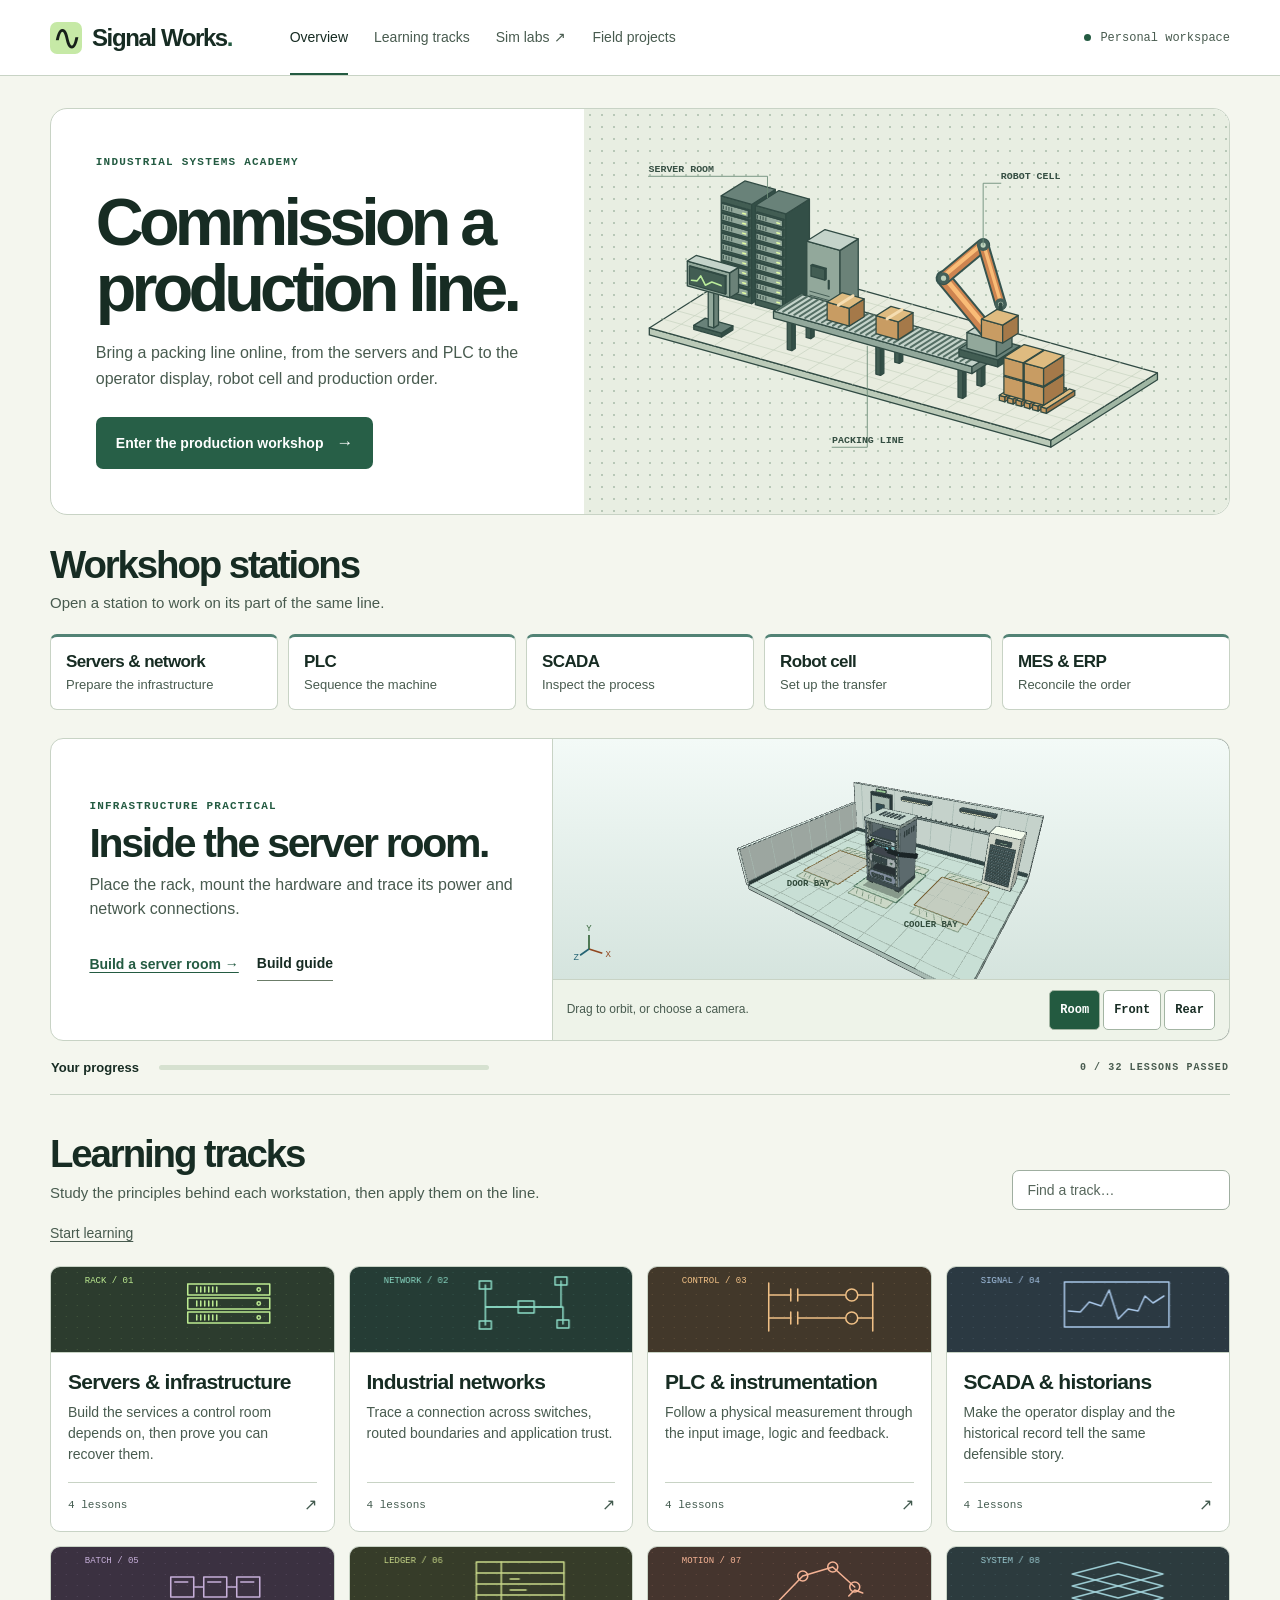
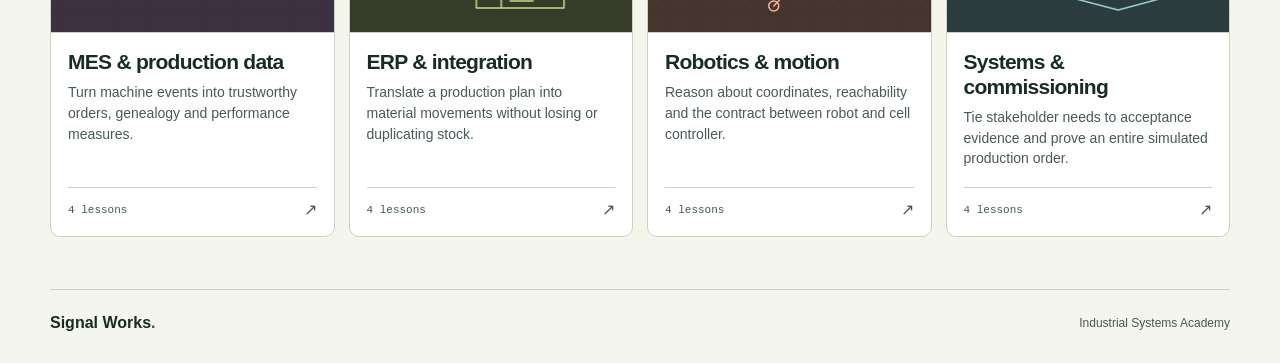
==== index.html @ d61c2587 "Run a shared production order across hands-on engineering workstations and fix offline room loading" ====
<!doctype html>
<html lang="en-AU">
  <head>
    <meta charset="utf-8" />
    <meta name="viewport" content="width=device-width,initial-scale=1" />
    <meta name="theme-color" content="#f4f6ee" />
    <meta
      name="description"
      content="A practical learning workspace for industrial IT, controls, robotics and enterprise integration."
    />
    <title>Signal Works | Industrial Systems Academy</title>
    <link
      rel="icon"
      href="data:image/svg+xml,%3Csvg xmlns='http://www.w3.org/2000/svg' viewBox='0 0 40 40'%3E%3Crect width='40' height='40' rx='8' fill='%23c3ed85'/%3E%3Cpath d='M6 24h7l4-13 5 20 4-12h8' fill='none' stroke='%23131b17' stroke-width='3'/%3E%3C/svg%3E"
    />
    <link rel="stylesheet" href="style.css" />
    <script defer src="lessons.js"></script>
    <script defer src="room-view.js"></script>
    <script defer src="app.js"></script>
  </head>
  <body>
    <a class="skip" href="#main">Skip to content</a>
    <header>
      <div class="topbar">
        <a class="brand" href="#home" aria-label="Signal Works home"
          ><span class="mark" aria-hidden="true">∿</span>Signal Works<span
            class="brand-dot"
            >.</span
          ></a
        >
        <nav aria-label="Primary">
          <a id="home-nav" href="#home">Overview</a
          ><a id="tracks-nav" href="#tracks">Learning tracks</a
          ><a href="labs.html">Sim labs <span aria-hidden="true">↗</span></a
          ><a href="fieldwork.html">Field projects</a>
        </nav>
        <span class="local-status"><i></i> Personal workspace</span>
      </div>
    </header>
    <template id="room-hero">
      <section class="hero workshop-hero" aria-labelledby="hero-title">
        <div class="hero-copy">
          <div class="eyebrow">Industrial Systems Academy</div>
          <h1 id="hero-title">Commission a<br />production line.</h1>
          <p>
            Bring a packing line online, from the servers and PLC to the
            operator display, robot cell and production order.
          </p>
          <div class="actions">
            <a class="btn" href="production.html"
              >Enter the production workshop
              <span aria-hidden="true">→</span></a
            >
          </div>
        </div>
        <div class="line-visual">
          <canvas
            id="line-preview"
            role="img"
            aria-label="Packing line with server equipment, control cabinet, operator console, robot and finished cartons"
          ></canvas>
        </div>
      </section>
      <section class="station-section" aria-labelledby="station-title">
        <div class="section-head">
          <div>
            <h2 id="station-title">Workshop stations</h2>
            <p>Open a station to work on its part of the same line.</p>
          </div>
        </div>
        <nav class="stations" aria-label="Hands-on workstations">
          <a href="production.html#servers"
            ><strong>Servers &amp; network</strong
            ><span>Prepare the infrastructure</span></a
          >
          <a href="production.html#plc"
            ><strong>PLC</strong><span>Sequence the machine</span></a
          >
          <a href="production.html#scada"
            ><strong>SCADA</strong><span>Inspect the process</span></a
          >
          <a href="production.html#robot"
            ><strong>Robot cell</strong><span>Set up the transfer</span></a
          >
          <a href="production.html#orders"
            ><strong>MES &amp; ERP</strong><span>Reconcile the order</span></a
          >
        </nav>
      </section>
      <section class="room-exhibit" aria-labelledby="exhibit-title">
        <div class="exhibit-copy">
          <div class="eyebrow">Infrastructure practical</div>
          <h2 id="exhibit-title">Inside the server room.</h2>
          <p>
            Place the rack, mount the hardware and trace its power and network
            connections.
          </p>
          <div class="actions">
            <a class="exhibit-link" href="room.html">Build a server room →</a
            ><a class="quiet" href="room-guide.html">Build guide</a>
          </div>
        </div>
        <div class="preview-panel">
          <div class="preview-stage">
            <canvas
              id="room-preview"
              tabindex="0"
              aria-label="Interactive server room preview. Press 1 for the room, 2 for the rack front or 3 for the rear."
            ></canvas>
          </div>
          <div class="preview-strip">
            <p id="preview-status" role="status">Loading the room preview…</p>
            <div
              class="preview-controls"
              role="group"
              aria-label="Preview camera"
            >
              <button type="button" data-preview-camera="room" disabled>
                Room
              </button>
              <button type="button" data-preview-camera="rack" disabled>
                Front
              </button>
              <button type="button" data-preview-camera="rear" disabled>
                Rear
              </button>
            </div>
          </div>
        </div>
      </section>
    </template>
    <main id="main" tabindex="-1"></main>
    <footer>
      <span>Signal Works<span class="brand-dot">.</span></span
      ><span>Industrial Systems Academy</span>
    </footer>
  </body>
</html>
---- style.css ----
:root {
  color-scheme: dark;
  --ink: #101714;
  --card: #19221d;
  --line: #354139;
  --paper: #f2f3e9;
  --muted: #b2bcb1;
  --lime: #c0ed89;
  --type: Inter, "Segoe UI", Arial, sans-serif;
  --mono: "IBM Plex Mono", Consolas, monospace;
}
* {
  box-sizing: border-box;
}
html {
  scroll-behavior: smooth;
  scroll-padding: 18px;
}
body {
  background: var(--ink);
  color: var(--paper);
  margin: 0;
  font-family: var(--type);
  font-size: 16px;
  line-height: 1.5;
}
a {
  color: inherit;
  text-decoration: none;
}
button {
  font: inherit;
  cursor: pointer;
}
button,
a,
input {
  touch-action: manipulation;
}
button:focus-visible,
a:focus-visible,
input:focus-visible,
select:focus-visible {
  outline: 3px solid #efc886;
  outline-offset: 4px;
}
.skip {
  position: absolute;
  left: -9999px;
}
.skip:focus {
  z-index: 3;
  left: 1rem;
  background: var(--lime);
  color: var(--ink);
  padding: 0.7rem;
}
header {
  border-bottom: 1px solid var(--line);
  background: #141d18;
}
.topbar,
main,
footer {
  width: min(1290px, calc(100% - 100px));
  margin: auto;
}
.topbar {
  min-height: 75px;
  display: flex;
  align-items: center;
  gap: 4.5vw;
}
.brand {
  display: inline-flex;
  align-items: center;
  font-size: 24px;
  letter-spacing: -1.4px;
  font-weight: 750;
  white-space: nowrap;
}
.brand-dot {
  color: var(--lime);
}
.mark {
  background: var(--lime);
  color: #17201a;
  display: inline-grid;
  place-items: center;
  width: 32px;
  height: 32px;
  line-height: 1;
  border-radius: 7px;
  font: 36px/26px Georgia;
  margin-right: 10px;
}
.topbar nav {
  display: flex;
  align-self: stretch;
  align-items: stretch;
  gap: 26px;
}
.topbar nav a {
  display: flex;
  align-items: center;
  gap: 5px;
  color: var(--muted);
  font-size: 14px;
  position: relative;
}
.topbar nav a:hover,
.topbar nav a.active {
  color: var(--paper);
}
nav a.active:after {
  content: "";
  height: 2px;
  background: var(--lime);
  position: absolute;
  bottom: 0;
  left: 0;
  right: 0;
}
.local-status {
  color: #bbcab9;
  margin-left: auto;
  white-space: nowrap;
  font: 12px var(--mono);
  display: flex;
  align-items: center;
  gap: 9px;
}
.local-status i,
.eyebrow i {
  width: 7px;
  height: 7px;
  border-radius: 50%;
  background: var(--lime);
  display: inline-block;
}
.hero {
  display: grid;
  grid-template-columns: 1.03fr 1fr;
  background: #1a251d;
  border: 1px solid #3d493b;
  border-radius: 17px;
  overflow: hidden;
  margin-top: 32px;
}
.hero-copy {
  padding: clamp(30px, 3.5vw, 58px);
  align-self: center;
}
.eyebrow,
.kicker,
.spec,
.count {
  font: 600 11px/1.5 var(--mono);
  letter-spacing: 0.11em;
  text-transform: uppercase;
}
.eyebrow {
  display: flex;
  gap: 9px;
  align-items: center;
  color: var(--lime);
}
h1,
h2,
h3,
p {
  margin: 0;
}
h1 {
  font-size: clamp(46px, 5.25vw, 84px);
  letter-spacing: -0.072em;
  line-height: 0.99;
  font-weight: 600;
  margin: 20px 0 18px;
}
.hero p {
  max-width: 445px;
  color: #c1cbbf;
  line-height: 1.6;
  font-size: 16px;
}
.actions {
  display: flex;
  align-items: center;
  flex-wrap: wrap;
  gap: 18px;
  margin-top: 26px;
}
.btn,
.quiet,
.back {
  display: inline-flex;
  align-items: center;
  justify-content: center;
  gap: 13px;
  font-weight: 650;
  font-size: 14px;
}
.btn {
  color: #172117;
  background: var(--lime);
  border: 1px solid transparent;
  border-radius: 7px;
  padding: 12px 19px;
}
.btn:hover {
  background: #d4ffa4;
}
.quiet {
  border-bottom: 1px solid #6b7c68;
  padding: 6px 0;
}
.btn span,
.quiet span {
  font-size: 17px;
}
.art {
  position: relative;
  min-height: 320px;
  background: #bee594;
  overflow: hidden;
}
.art canvas {
  width: 100%;
  height: 100%;
  position: absolute;
  inset: 0;
}
.spec {
  position: absolute;
  left: 19px;
  top: 16px;
  color: #273b2e;
  letter-spacing: 0.09em;
  pointer-events: none;
}
.art .caption {
  position: absolute;
  bottom: 14px;
  right: 17px;
  color: #354b37;
  font: 10px var(--mono);
  letter-spacing: 0.06em;
}
.workline {
  display: grid;
  grid-template-columns: auto 1fr auto;
  align-items: center;
  gap: 20px;
  border-bottom: 1px solid var(--line);
  padding: 17px 1px;
  font-size: 13px;
}
.workline b {
  font-weight: 600;
}
.workline .count {
  font-size: 10px;
  color: var(--muted);
}
.meter {
  height: 5px;
  background: #343f34;
  border-radius: 8px;
  overflow: hidden;
}
.meter > span {
  height: 100%;
  background: var(--lime);
  display: block;
}
.workline .meter {
  max-width: 330px;
}
.track-section {
  padding: 37px 0 20px;
}
.section-head {
  display: flex;
  align-items: center;
  justify-content: space-between;
  gap: 18px;
  margin-bottom: 19px;
}
h2 {
  font-size: clamp(29px, 3vw, 41px);
  line-height: 1.16;
  letter-spacing: -0.055em;
  font-weight: 600;
}
.section-head p,
.lead {
  color: var(--muted);
  margin-top: 5px;
  font-size: 15px;
}
.track-search {
  color: var(--paper);
  background: #19221c;
  border: 1px solid #435043;
  padding: 11px 14px;
  border-radius: 7px;
  font: 14px var(--type);
  width: clamp(150px, 17vw, 230px);
}
.track-search::placeholder {
  color: #bac6b8;
}
.grid {
  display: grid;
  grid-template-columns: repeat(4, minmax(0, 1fr));
  gap: 14px;
}
.tile {
  position: relative;
  display: flex;
  flex-direction: column;
  background: var(--card);
  border: 1px solid var(--line);
  border-radius: 10px;
  overflow: hidden;
  transition:
    transform 0.16s,
    border-color 0.16s;
}
.tile:hover {
  border-color: var(--tile);
  transform: translateY(-3px);
}
.tile-top {
  height: 86px;
  position: relative;
  overflow: hidden;
  background: var(--wash);
  border-bottom: 1px solid var(--line);
}
.tile-top canvas {
  height: 100%;
  width: 100%;
}
.tile-details {
  display: flex;
  flex: 1;
  flex-direction: column;
  align-items: start;
  padding: 17px 17px 14px;
}
.tile h3 {
  font-size: 21px;
  font-weight: 600;
  line-height: 1.18;
  letter-spacing: -0.035em;
}
.tile p {
  font-size: 14px;
  line-height: 1.48;
  color: var(--muted);
  margin: 7px 0 18px;
}
.tile-foot {
  display: flex;
  align-items: center;
  justify-content: space-between;
  width: 100%;
  margin-top: auto;
  border-top: 1px solid var(--line);
  padding-top: 10px;
}
.tile-foot small {
  font: 11px var(--mono);
  color: #c5cec2;
}
.tile-foot span {
  color: var(--tile);
}
footer {
  margin-top: 32px;
  border-top: 1px solid var(--line);
  padding: 21px 0 28px;
  display: flex;
  align-items: center;
  justify-content: space-between;
  color: var(--muted);
  font-size: 12px;
}
footer > span:first-child {
  font-size: 16px;
  color: var(--paper);
  font-weight: 600;
}
.back {
  margin: 26px 0 15px;
  color: var(--lime);
}
.course {
  margin-bottom: 28px;
}
.course h1 {
  font-size: clamp(37px, 5vw, 69px);
  margin: 12px 0;
}
.course-head {
  padding-bottom: 26px;
  border-bottom: 1px solid var(--line);
}
.layout {
  display: grid;
  grid-template-columns: minmax(205px, 27%) minmax(0, 1fr);
  gap: clamp(22px, 4vw, 65px);
  margin-top: 24px;
}
.syllabus {
  border: 1px solid var(--line);
  border-radius: 10px;
  align-self: start;
  overflow: hidden;
}
.syllabus h2 {
  font: 600 12px var(--mono);
  letter-spacing: 0.06em;
  padding: 15px;
  background: var(--card);
}
.syllabus a {
  display: flex;
  gap: 9px;
  align-items: baseline;
  padding: 13px 14px;
  color: var(--muted);
  border-top: 1px solid var(--line);
  font-size: 14px;
}
.syllabus a.selected {
  color: var(--lime);
  background: #253027;
}
.syllabus a > span {
  font-family: var(--mono);
  font-size: 11px;
}
.reading {
  max-width: 800px;
}
.reading h2 {
  margin: 8px 0 20px;
}
.reading h3 {
  margin: 20px 0 5px;
  font-size: 19px;
  letter-spacing: -0.025em;
}
.reading p,
.question {
  line-height: 1.7;
  color: #d1d9cf;
  white-space: pre-line;
}
.kicker {
  color: var(--lime);
}
.practice,
.quiz {
  border: 1px solid var(--line);
  border-radius: 9px;
  padding: 19px;
  margin: 20px 0;
  background: var(--card);
}
.practice h3,
.quiz h3 {
  margin: 0 0 8px;
}
.reference {
  font-size: 14px;
  color: var(--lime);
  text-decoration: underline;
  text-underline-offset: 3px;
}
.choices {
  display: grid;
  gap: 8px;
  margin-top: 14px;
}
.choice {
  text-align: left;
  display: flex;
  gap: 12px;
  align-items: baseline;
  background: var(--ink);
  border: 1px solid #495648;
  border-radius: 6px;
  padding: 10px 13px;
  color: var(--paper);
}
.choice:hover {
  border-color: var(--lime);
}
.choice.selected {
  border-color: var(--lime);
}
.choice.wrong {
  border-color: #efac89;
}
.choice span {
  color: var(--muted);
  font: 12px var(--mono);
}
.feedback:not(:empty) {
  margin-top: 12px;
}
.feedback strong {
  color: var(--lime);
}
.feedback.error strong {
  color: #f3b398;
}
.empty {
  color: var(--muted);
  padding: 25px 0;
}
@media (min-width: 1650px) {
  .hero-copy {
    padding: 55px;
  }
}
@media (max-width: 1100px) {
  .grid {
    grid-template-columns: repeat(3, minmax(0, 1fr));
  }
  .topbar,
  main,
  footer {
    width: calc(100% - 52px);
  }
}
@media (max-width: 800px) {
  .topbar {
    gap: 24px;
  }
  .local-status {
    display: none;
  }
  .grid {
    grid-template-columns: repeat(2, minmax(0, 1fr));
  }
  .hero {
    grid-template-columns: 1.1fr 0.95fr;
  }
  .hero-copy {
    padding: 25px;
  }
  .art {
    min-height: 305px;
  }
  .hero p {
    font-size: 14px;
  }
  .actions {
    gap: 12px;
  }
  .topbar,
  main,
  footer {
    width: calc(100% - 32px);
  }
}
@media (max-width: 620px) {
  .topbar {
    flex-wrap: wrap;
    gap: 0;
    min-height: auto;
    padding-top: 12px;
  }
  .brand {
    font-size: 21px;
  }
  .mark {
    width: 27px;
    height: 27px;
    font-size: 30px;
  }
  .topbar nav {
    width: 100%;
    gap: 22px;
    margin-top: 6px;
  }
  .topbar nav a {
    padding: 8px 0 10px;
    font-size: 13px;
  }
  .hero {
    grid-template-columns: 1fr;
    margin-top: 17px;
  }
  .hero-copy {
    padding: 22px 22px 24px;
  }
  .hero h1 {
    font-size: 48px;
    margin: 13px 0;
  }
  .art {
    min-height: 215px;
  }
  .actions {
    margin-top: 16px;
  }
  .workline {
    gap: 10px;
    font-size: 12px;
  }
  .workline .count {
    font-size: 9px;
  }
  .track-section {
    padding-top: 24px;
  }
  .section-head {
    flex-wrap: wrap;
    gap: 11px;
  }
  .track-search {
    width: 100%;
  }
  .grid {
    gap: 9px;
  }
  .tile-details {
    padding: 11px;
  }
  .tile h3 {
    font-size: 18px;
  }
  .tile p {
    font-size: 13px;
  }
  .tile-top {
    height: 66px;
  }
  .layout {
    grid-template-columns: 1fr;
    gap: 20px;
  }
  .course-head {
    padding-bottom: 16px;
  }
  .layout {
    margin-top: 16px;
  }
  .spec {
    font-size: 9px;
  }
  .reading h2 {
    font-size: 29px;
  }
}
@media (max-width: 370px) {
  .grid {
    grid-template-columns: 1fr;
  }
}
@media (prefers-reduced-motion: reduce) {
  * {
    scroll-behavior: auto !important;
    transition: none !important;
  }
}
@media (max-width: 420px) {
  .topbar nav {
    gap: 0;
    justify-content: space-between;
  }
  .topbar nav a {
    font-size: 12px;
  }
  .topbar nav a span {
    display: none;
  }
}
.room-hero {
  grid-template-columns: minmax(0, 0.87fr) minmax(0, 1.35fr);
}
.room-hero h1 {
  font-size: clamp(44px, 5.3vw, 78px);
}
.preview-panel {
  display: flex;
  flex-direction: column;
  min-width: 0;
  background: #141f22;
  border-left: 1px solid var(--line);
}
.preview-stage {
  position: relative;
  flex: 1;
  min-height: 325px;
}
.preview-stage canvas {
  position: absolute;
  inset: 0;
  width: 100%;
  height: 100%;
  display: block;
  touch-action: pan-y;
}
.preview-stage canvas[hidden],
.preview-controls[hidden] {
  display: none;
}
.preview-stage canvas:focus-visible {
  outline: 3px solid var(--lime);
  outline-offset: -4px;
}
.preview-strip {
  display: flex;
  gap: 8px;
  justify-content: space-between;
  align-items: center;
  padding: 10px 14px;
  background: #192522;
  border-top: 1px solid var(--line);
}
.preview-strip p {
  font-size: 12px;
  line-height: 1.4;
  color: #c6d2c8;
}
.preview-controls {
  display: flex;
  gap: 3px;
}
.preview-controls button {
  min-height: 40px;
  padding: 6px 10px;
  border-radius: 5px;
  border: 1px solid #526351;
  background: #202c25;
  color: var(--paper);
  font: 600 12px var(--mono);
}
.preview-controls button[aria-pressed="true"] {
  color: var(--ink);
  background: var(--lime);
}
.study-link {
  display: inline-block;
  margin-top: 16px;
  padding: 3px 0;
  color: var(--muted);
  text-decoration: underline;
  text-underline-offset: 3px;
  font-size: 14px;
}
@media (max-width: 800px) {
  .room-hero {
    grid-template-columns: minmax(0, 0.95fr) minmax(0, 1.05fr);
  }
  .preview-strip {
    flex-wrap: wrap;
  }
  .preview-stage {
    min-height: 280px;
  }
}
@media (max-width: 620px) {
  .room-hero {
    grid-template-columns: 1fr;
  }
  .preview-panel {
    border-left: 0;
    border-top: 1px solid var(--line);
  }
  .preview-stage {
    min-height: 235px;
  }
  .room-hero .hero-copy {
    padding: 20px;
  }
  .room-hero h1 {
    font-size: 44px;
  }
  .room-hero h1 br {
    display: none;
  }
  .room-hero .study-link {
    margin-top: 9px;
  }
}
.workshop-hero {
  grid-template-columns: minmax(0, 0.95fr) minmax(0, 1.15fr);
  background: #fff;
  border-color: var(--line);
}
.workshop-hero h1 {
  font-size: clamp(44px, 5.2vw, 78px);
  letter-spacing: -0.073em;
}
.line-visual {
  position: relative;
  min-height: 300px;
  background-color: #e8eee2;
  background-image: radial-gradient(#b8c8b7 0.75px, transparent 0.75px);
  background-size: 12px 12px;
}
.line-visual canvas {
  position: absolute;
  inset: 0;
  width: 100%;
  height: 100%;
}
.station-section {
  margin: 28px 0;
}
.stations {
  display: grid;
  grid-template-columns: repeat(5, minmax(0, 1fr));
  gap: 10px;
}
.stations a {
  display: grid;
  align-content: center;
  gap: 5px;
  background: #fff;
  border: 1px solid var(--line);
  border-top: 3px solid #528375;
  padding: 15px;
  border-radius: 7px;
}
.stations a:hover,
.stations a:focus-visible {
  background: #e5efe0;
  border-color: #407253;
}
.stations strong {
  font-size: 17px;
  line-height: 1.2;
  letter-spacing: -0.035em;
}
.stations span {
  font-size: 13px;
  line-height: 1.3;
  color: var(--muted);
}
.room-exhibit {
  display: grid;
  grid-template-columns: minmax(0, 0.85fr) minmax(0, 1.15fr);
  background: var(--card);
  border: 1px solid var(--line);
  border-radius: 13px;
  overflow: hidden;
}
.exhibit-copy {
  padding: clamp(20px, 3vw, 42px);
  align-self: center;
}
.exhibit-copy h2 {
  margin: 8px 0;
  font-size: clamp(28px, 3.2vw, 44px);
  letter-spacing: -0.055em;
  line-height: 1.05;
}
.exhibit-copy p {
  color: var(--muted);
}
.room-exhibit .preview-stage {
  min-height: 240px;
}
.exhibit-link,
.station-practice {
  color: var(--lime);
  font-weight: 700;
  font-size: 14px;
  text-decoration: underline;
  text-underline-offset: 3px;
}
.station-practice {
  display: inline-block;
  margin-top: 12px;
}
:root {
  color-scheme: light;
  --ink: #f4f6ee;
  --paper: #172c23;
  --card: #fff;
  --line: #c8d3c5;
  --muted: #485b4f;
  --lime: #245b42;
}
header {
  background: #fff;
}
.mark {
  background: #c6e9a6;
}
.local-status,
.hero p,
.reading p,
.question {
  color: var(--muted);
}
.btn,
.skip:focus {
  background: #275f47;
  color: white;
}
.btn:hover {
  background: #174c36;
}
.meter {
  background: #d6e1d0;
}
.track-search {
  color: var(--paper);
  background: white;
  border-color: #9faea0;
}
.track-search::placeholder {
  color: #56665b;
}
.tile-foot small,
.tile-foot span,
.tile-foot {
  color: #425a4e;
}
.syllabus a.selected {
  background: #e0eddb;
}
.feedback.error strong {
  color: #a63622;
}
.preview-strip {
  background: #eef3e9;
  border-color: var(--line);
}
.preview-strip p {
  color: var(--muted);
}
.preview-controls button {
  background: white;
  color: var(--paper);
  border-color: #a3b5a3;
}
.preview-controls button[aria-pressed="true"] {
  background: #235a40;
  color: white;
}
:focus-visible {
  outline-color: #ac5331 !important;
}
@media (max-width: 900px) {
  .stations {
    grid-template-columns: repeat(3, minmax(0, 1fr));
  }
  .workshop-hero .hero-copy {
    padding: 26px;
  }
}
@media (max-width: 620px) {
  .workshop-hero,
  .room-exhibit {
    grid-template-columns: 1fr;
  }
  .workshop-hero h1 {
    font-size: 43px;
  }
  .workshop-hero .hero-copy {
    padding: 20px;
  }
  .line-visual {
    min-height: 190px;
  }
  .stations {
    grid-template-columns: repeat(2, minmax(0, 1fr));
  }
  .stations a {
    padding: 12px;
  }
  .room-exhibit .preview-stage {
    min-height: 195px;
  }
  .station-section {
    margin-top: 20px;
  }
}
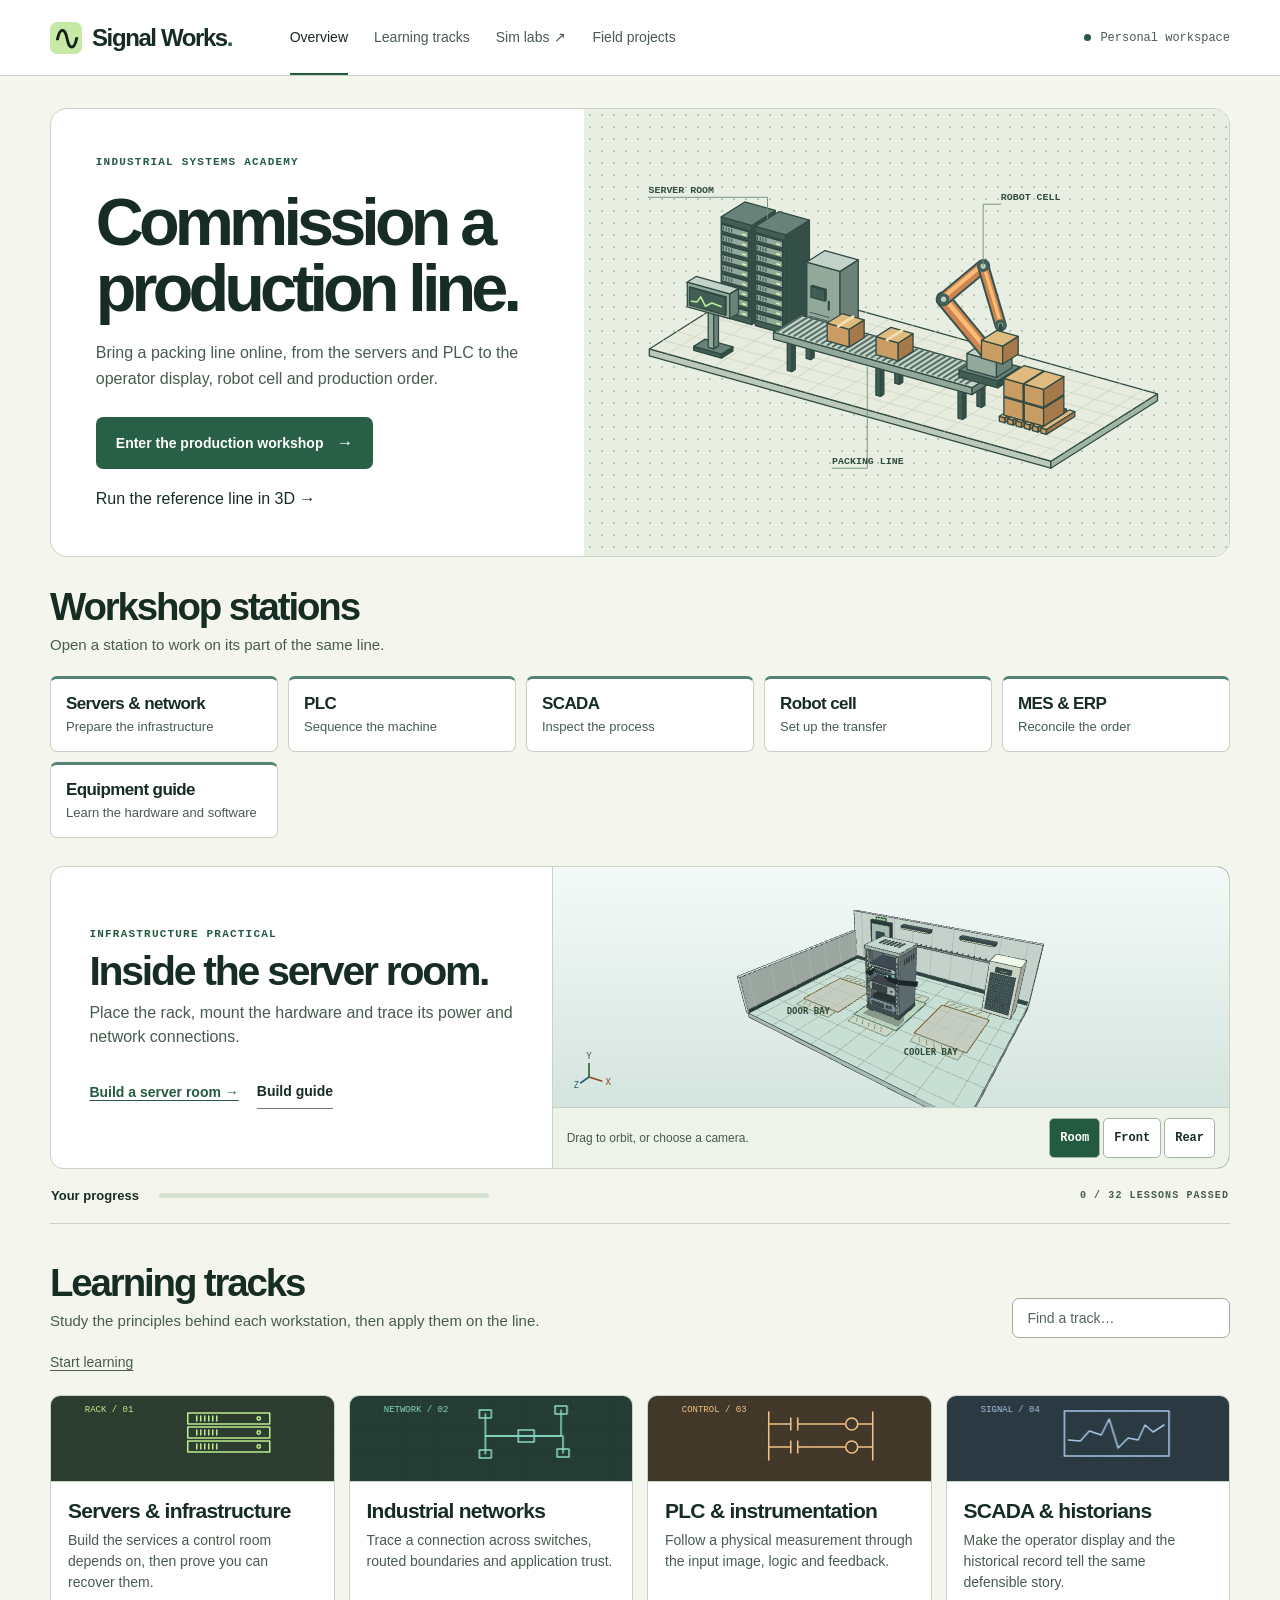
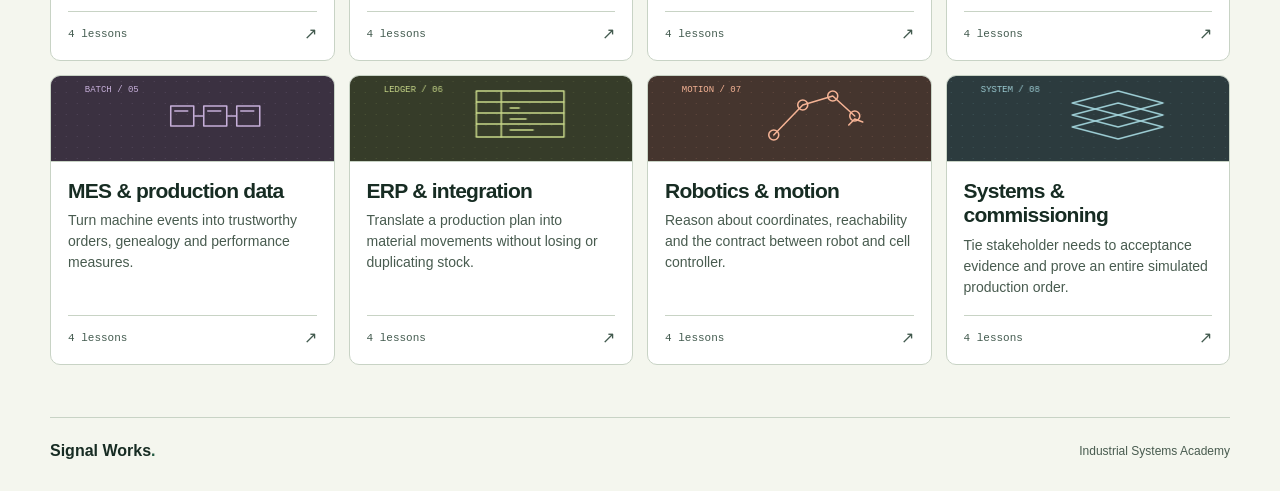
==== commit 6b4f6db7: "Drive one tracked carton through a programmable 3D production line and SAP posting exercises" ====
--- a/index.html
+++ b/index.html
@@ -51,6 +51,9 @@
               >Enter the production workshop
               <span aria-hidden="true">→</span></a
             >
+            <a href="production.html?bench=reference#line"
+              >Run the reference line in 3D →</a
+            >
           </div>
         </div>
         <div class="line-visual">
@@ -73,7 +76,7 @@
             ><strong>Servers &amp; network</strong
             ><span>Prepare the infrastructure</span></a
           >
-          <a href="production.html#plc"
+          <a href="production.html#sequence"
             ><strong>PLC</strong><span>Sequence the machine</span></a
           >
           <a href="production.html#scada"
@@ -84,6 +87,10 @@
           >
           <a href="production.html#orders"
             ><strong>MES &amp; ERP</strong><span>Reconcile the order</span></a
+          >
+          <a href="equipment.html"
+            ><strong>Equipment guide</strong
+            ><span>Learn the hardware and software</span></a
           >
         </nav>
       </section>
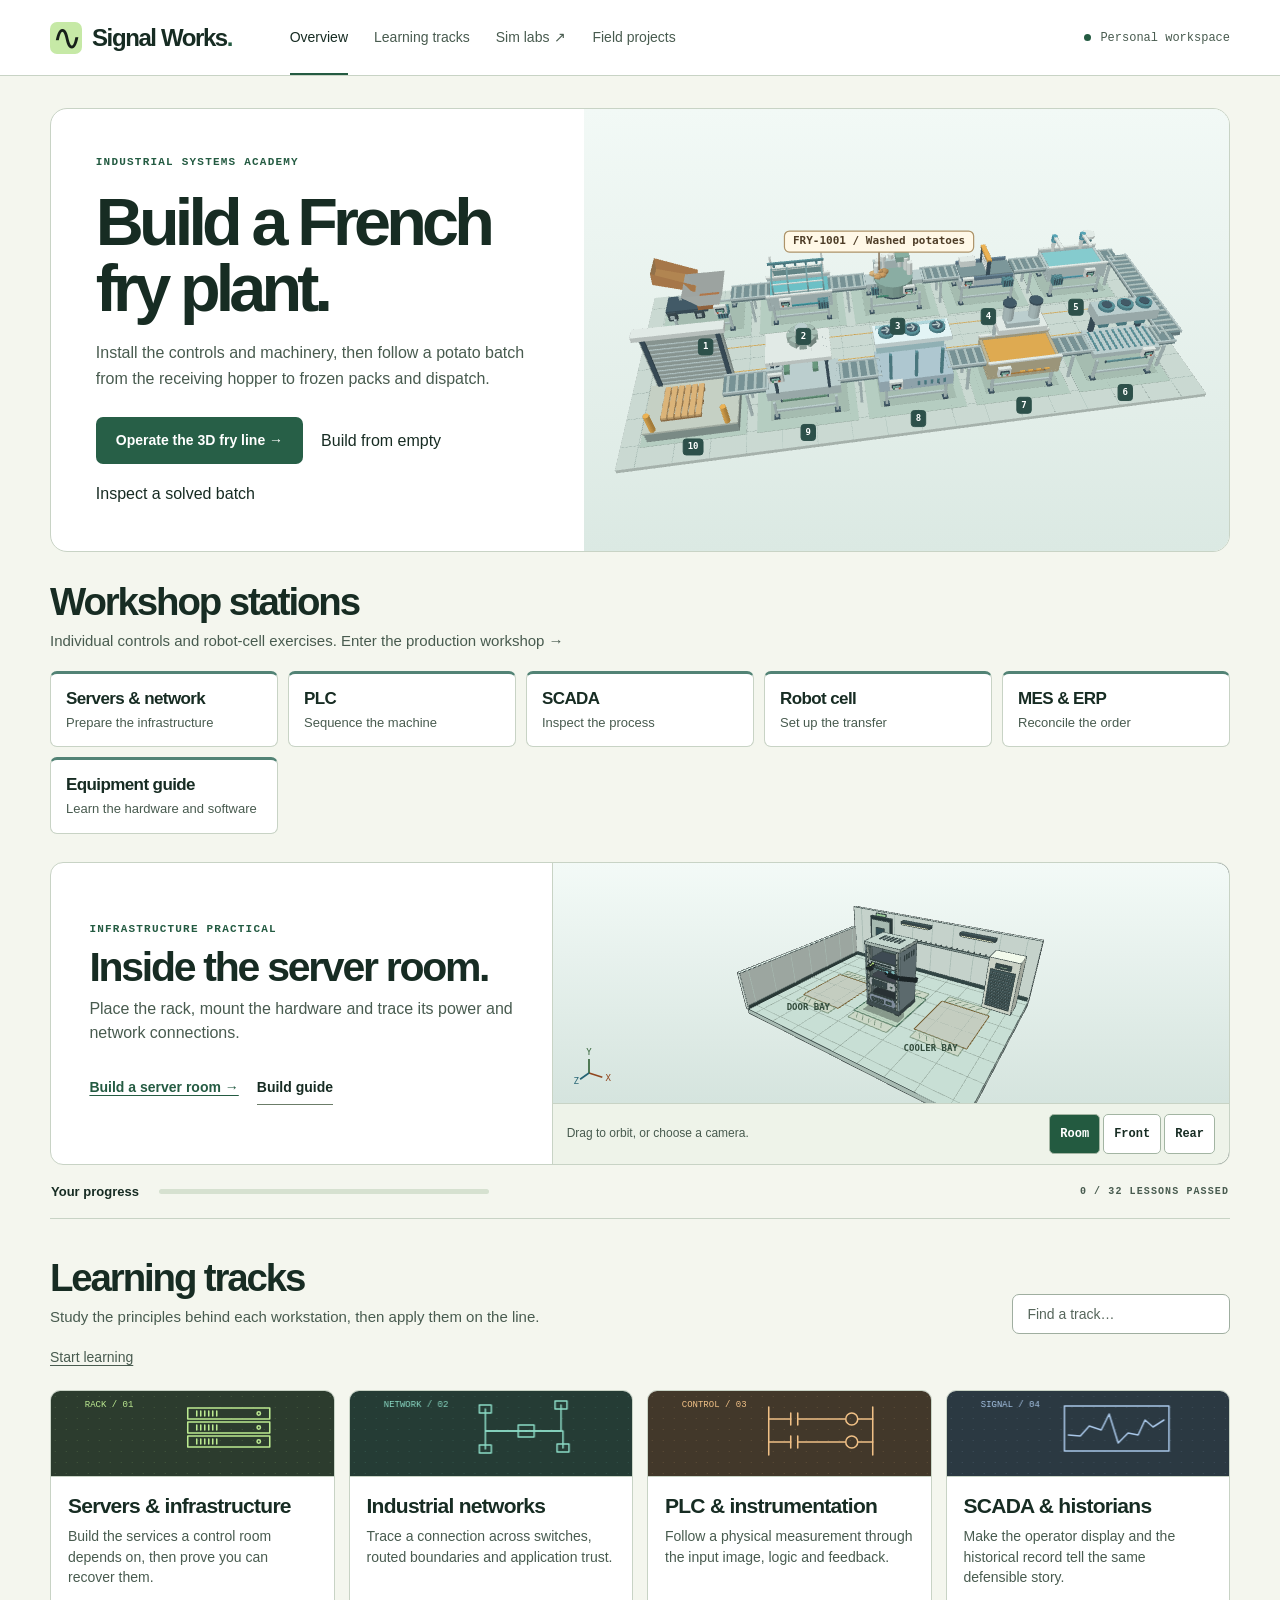
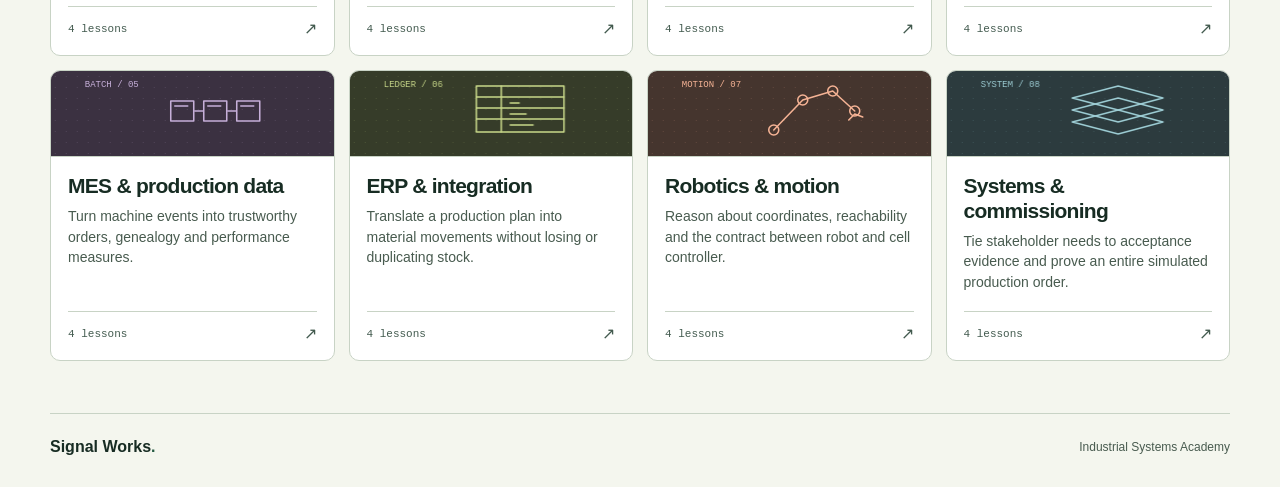
==== commit 5374be65: "Commission and operate a 3D French fry plant from incoming potato lot to SAP dispatch" ====
--- a/index.html
+++ b/index.html
@@ -16,6 +16,7 @@
     <link rel="stylesheet" href="style.css" />
     <script defer src="lessons.js"></script>
     <script defer src="room-view.js"></script>
+    <script defer src="fry-scene.js"></script>
     <script defer src="app.js"></script>
   </head>
   <body>
@@ -41,26 +42,23 @@
       <section class="hero workshop-hero" aria-labelledby="hero-title">
         <div class="hero-copy">
           <div class="eyebrow">Industrial Systems Academy</div>
-          <h1 id="hero-title">Commission a<br />production line.</h1>
+          <h1 id="hero-title">Build a French<br />fry plant.</h1>
           <p>
-            Bring a packing line online, from the servers and PLC to the
-            operator display, robot cell and production order.
+            Install the controls and machinery, then follow a potato batch from
+            the receiving hopper to frozen packs and dispatch.
           </p>
           <div class="actions">
-            <a class="btn" href="production.html"
-              >Enter the production workshop
-              <span aria-hidden="true">→</span></a
-            >
-            <a href="production.html?bench=reference#line"
-              >Run the reference line in 3D →</a
-            >
+            <a class="btn" href="fries.html?mode=solved#floor"
+              >Operate the 3D fry line →</a
+            ><a href="fries.html?mode=build#rack">Build from empty</a
+            ><a href="fries.html?mode=worked#history">Inspect a solved batch</a>
           </div>
         </div>
         <div class="line-visual">
           <canvas
-            id="line-preview"
+            id="fry-preview"
             role="img"
-            aria-label="Packing line with server equipment, control cabinet, operator console, robot and finished cartons"
+            aria-label="Three-dimensional French fry plant from potato receiving through dispatch. Drag to orbit."
           ></canvas>
         </div>
       </section>
@@ -68,7 +66,10 @@
         <div class="section-head">
           <div>
             <h2 id="station-title">Workshop stations</h2>
-            <p>Open a station to work on its part of the same line.</p>
+            <p>
+              Individual controls and robot-cell exercises.
+              <a href="production.html">Enter the production workshop →</a>
+            </p>
           </div>
         </div>
         <nav class="stations" aria-label="Hands-on workstations">
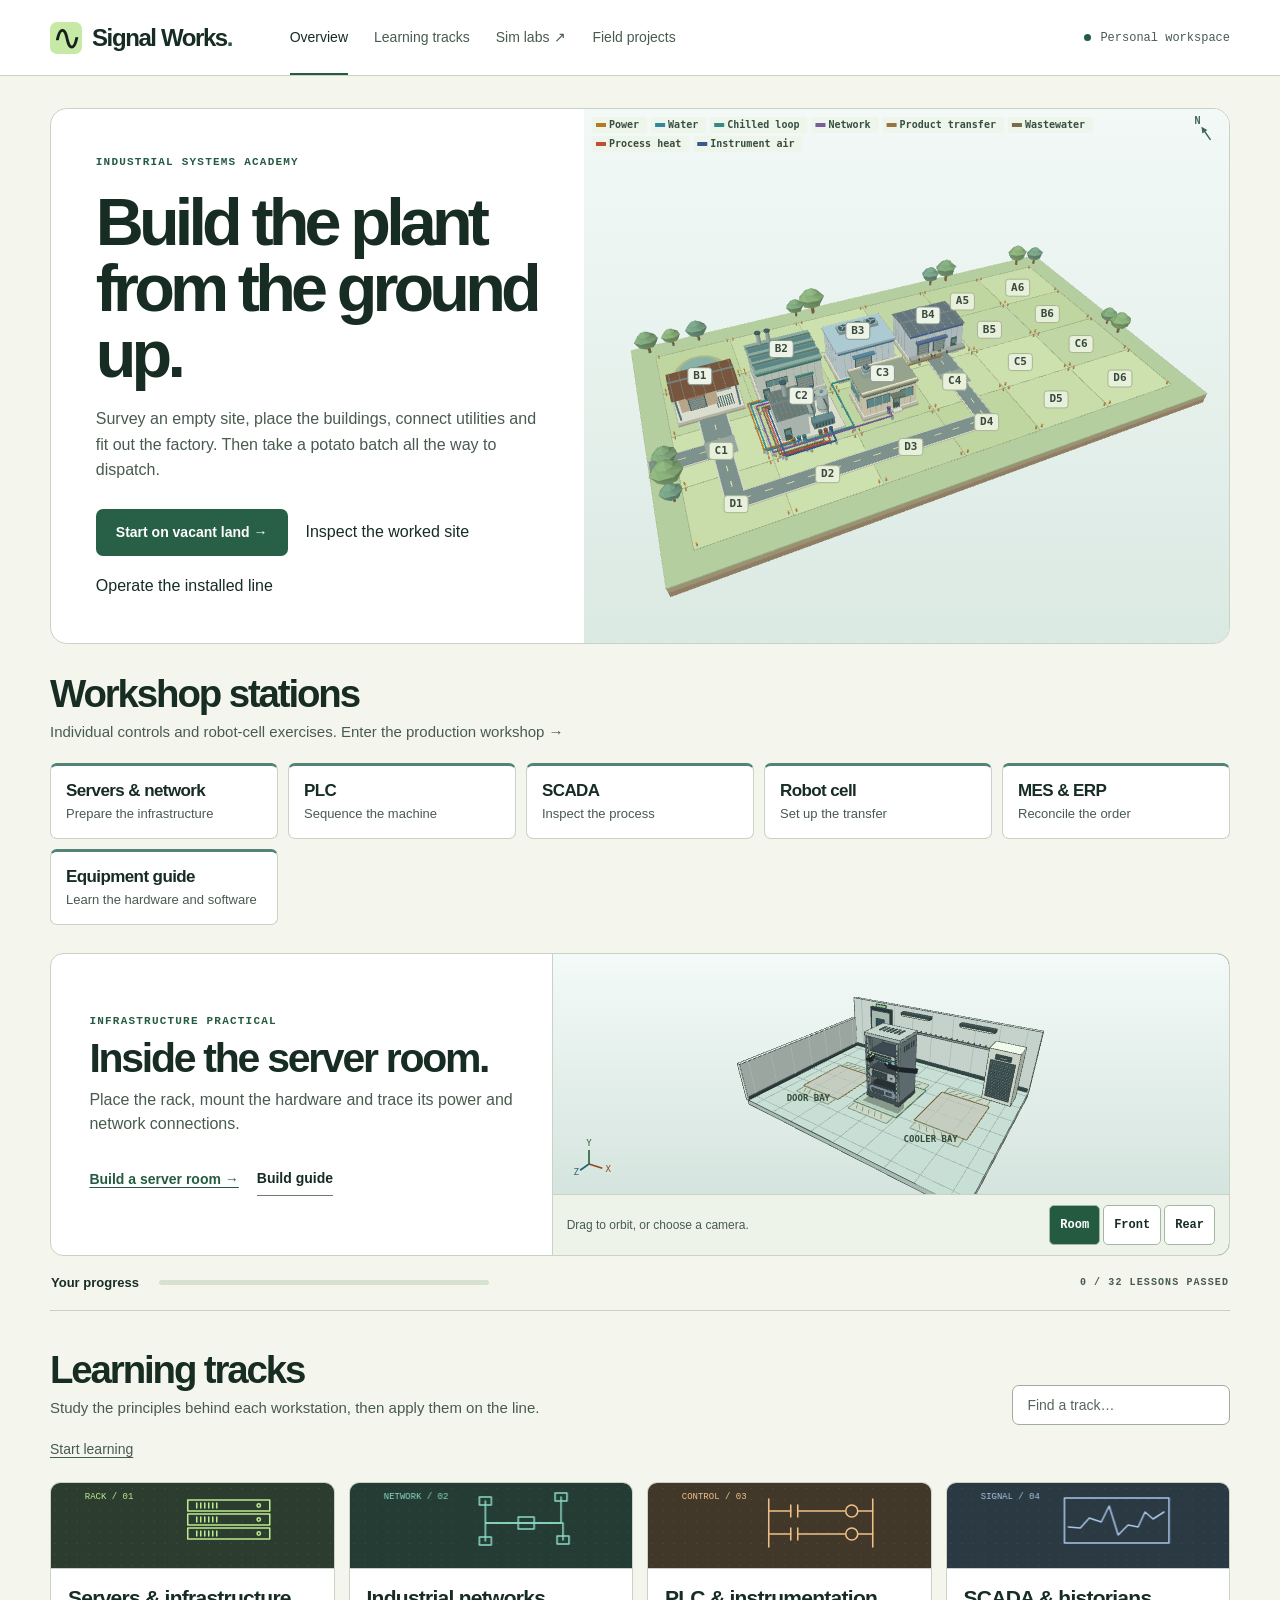
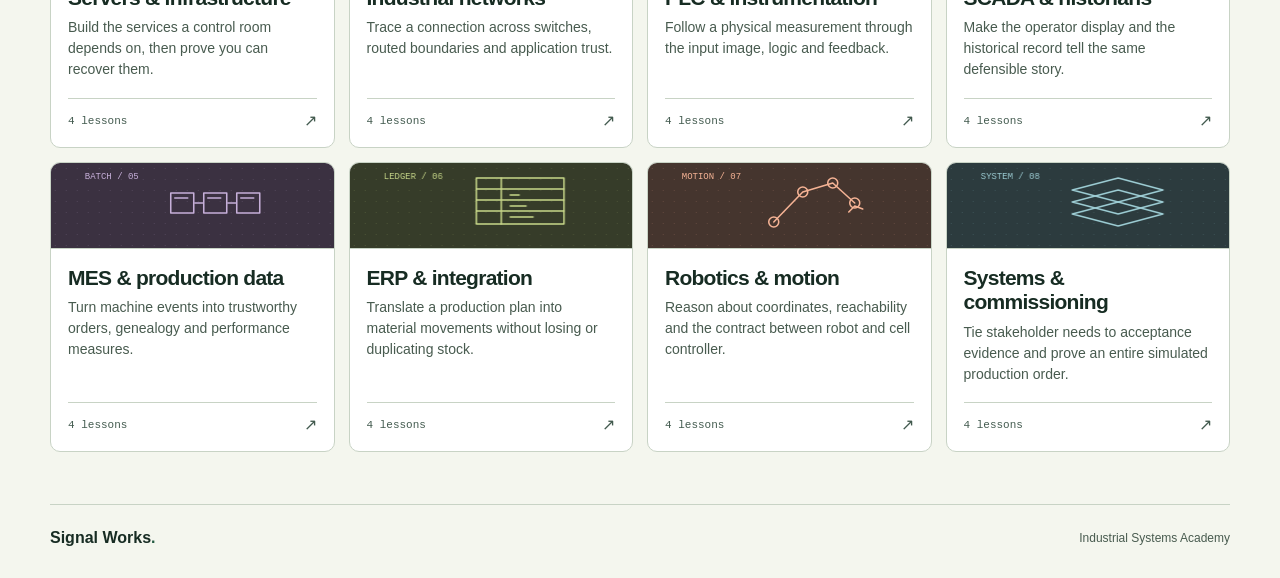
==== commit 7165f035: "Build the fry factory from a surveyed vacant site through guided construction and dispatch" ====
--- a/index.html
+++ b/index.html
@@ -16,7 +16,8 @@
     <link rel="stylesheet" href="style.css" />
     <script defer src="lessons.js"></script>
     <script defer src="room-view.js"></script>
-    <script defer src="fry-scene.js"></script>
+    <script defer src="site-build.js"></script>
+    <script defer src="site-scene.js"></script>
     <script defer src="app.js"></script>
   </head>
   <body>
@@ -42,23 +43,26 @@
       <section class="hero workshop-hero" aria-labelledby="hero-title">
         <div class="hero-copy">
           <div class="eyebrow">Industrial Systems Academy</div>
-          <h1 id="hero-title">Build a French<br />fry plant.</h1>
+          <h1 id="hero-title">Build the plant<br />from the ground up.</h1>
           <p>
-            Install the controls and machinery, then follow a potato batch from
-            the receiving hopper to frozen packs and dispatch.
+            Survey an empty site, place the buildings, connect utilities and fit
+            out the factory. Then take a potato batch all the way to dispatch.
           </p>
           <div class="actions">
-            <a class="btn" href="fries.html?mode=solved#floor"
-              >Operate the 3D fry line →</a
-            ><a href="fries.html?mode=build#rack">Build from empty</a
-            ><a href="fries.html?mode=worked#history">Inspect a solved batch</a>
+            <a class="btn" href="fries.html?mode=build#site"
+              >Start on vacant land →</a
+            >
+            <a href="fries.html?mode=worked#site">Inspect the worked site</a>
+            <a href="fries.html?mode=solved#floor"
+              >Operate the installed line</a
+            >
           </div>
         </div>
         <div class="line-visual">
           <canvas
             id="fry-preview"
             role="img"
-            aria-label="Three-dimensional French fry plant from potato receiving through dispatch. Drag to orbit."
+            aria-label="Worked site layout with six industrial buildings, utility routes and access roads. Drag to orbit."
           ></canvas>
         </div>
       </section>
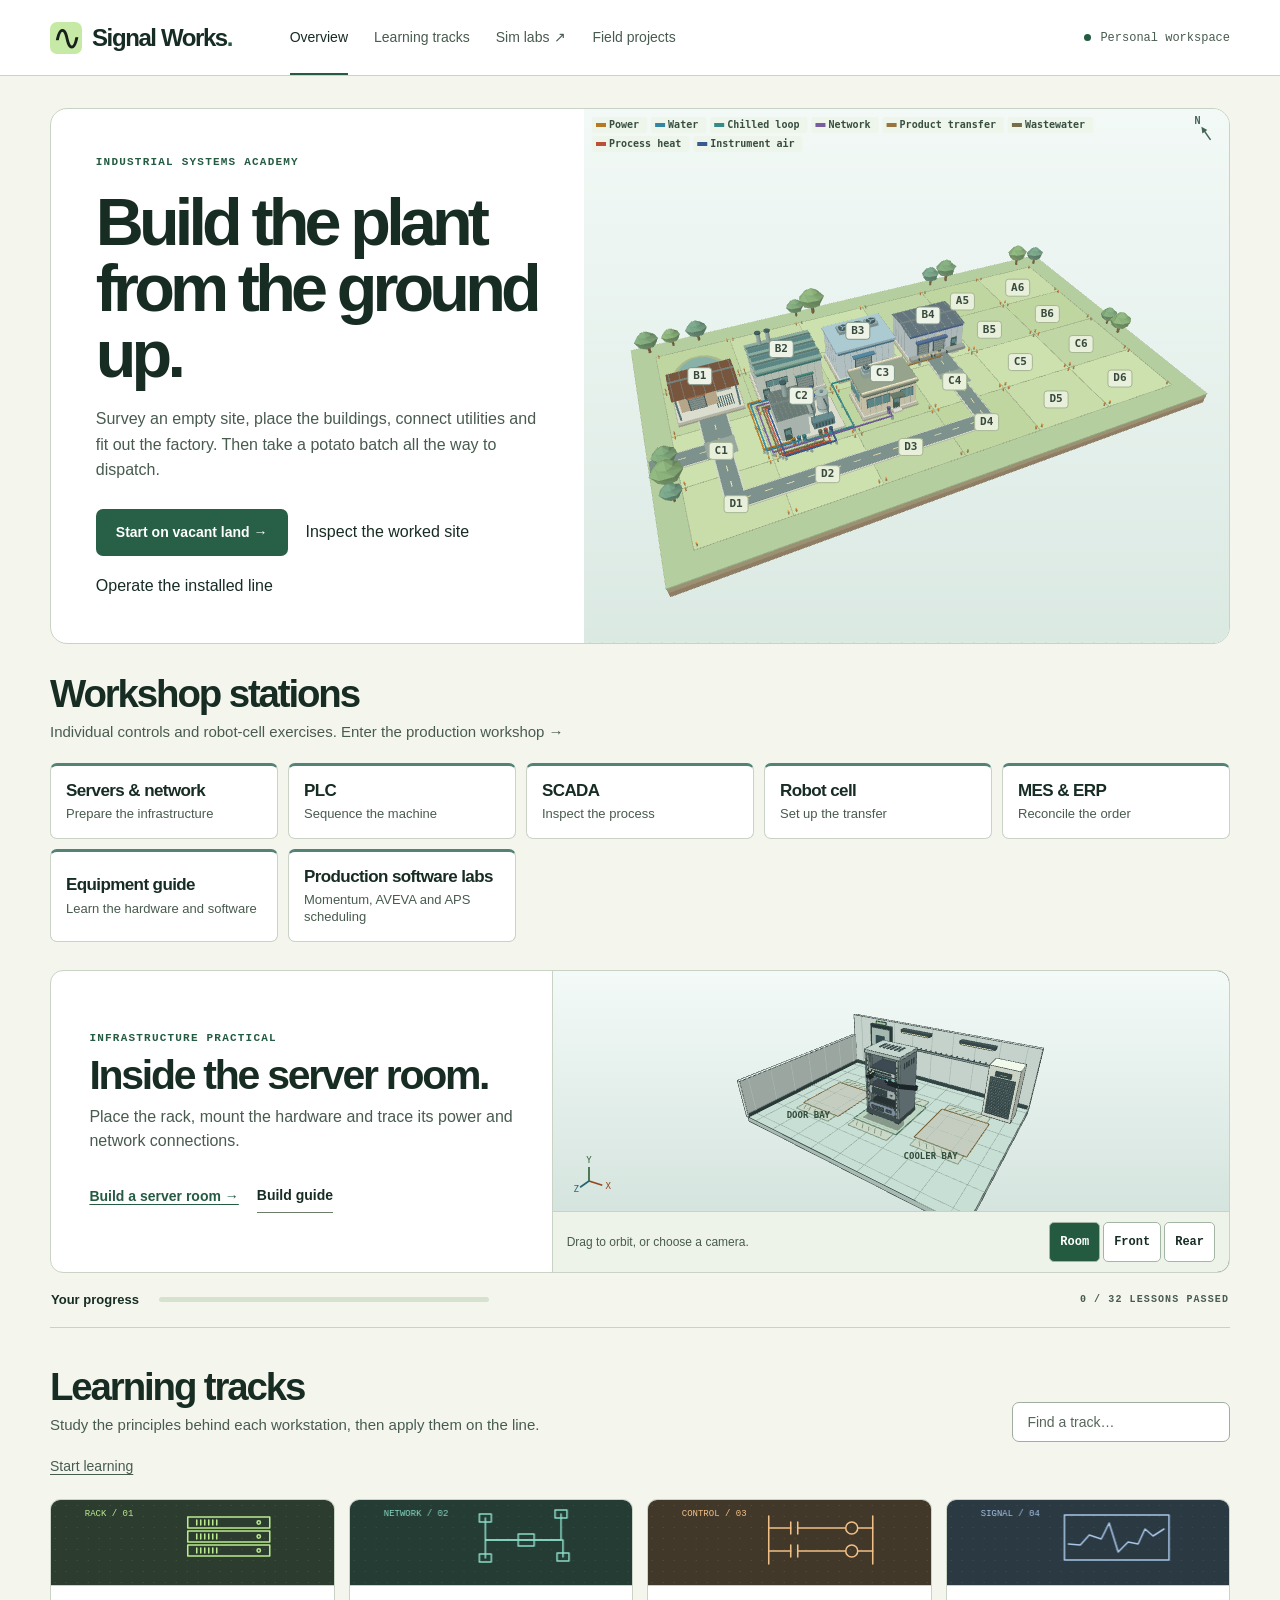
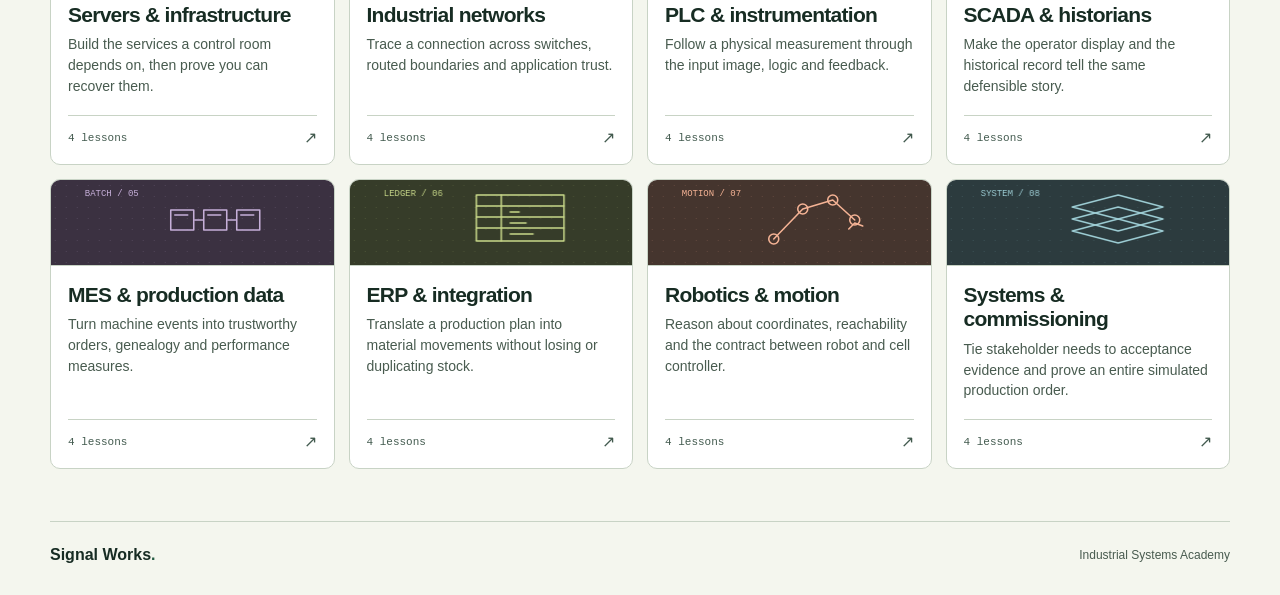
==== commit 4c9776a6: "Teach documented Momentum, AVEVA and APS workflows with interactive lessons" ====
--- a/index.html
+++ b/index.html
@@ -97,6 +97,10 @@
             ><strong>Equipment guide</strong
             ><span>Learn the hardware and software</span></a
           >
+          <a href="vendor-labs.html"
+            ><strong>Production software labs</strong
+            ><span>Momentum, AVEVA and APS scheduling</span></a
+          >
         </nav>
       </section>
       <section class="room-exhibit" aria-labelledby="exhibit-title">
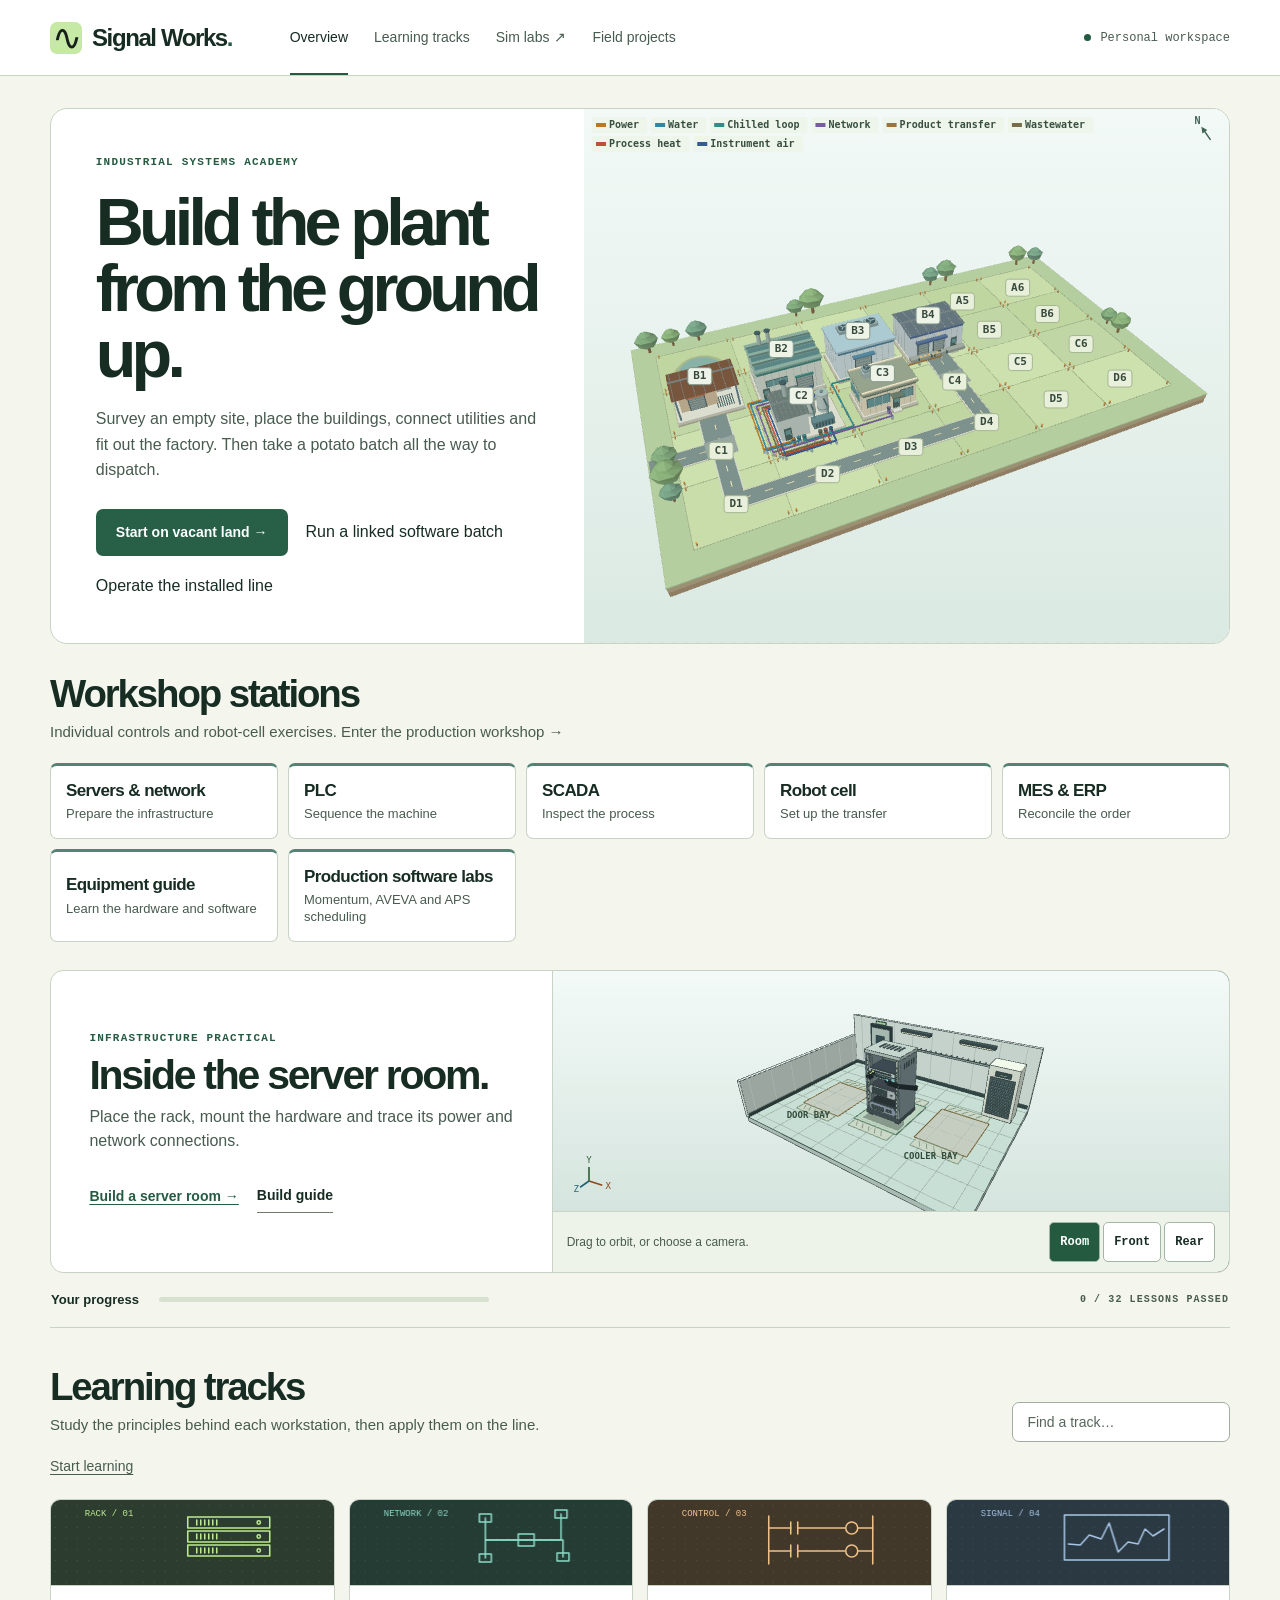
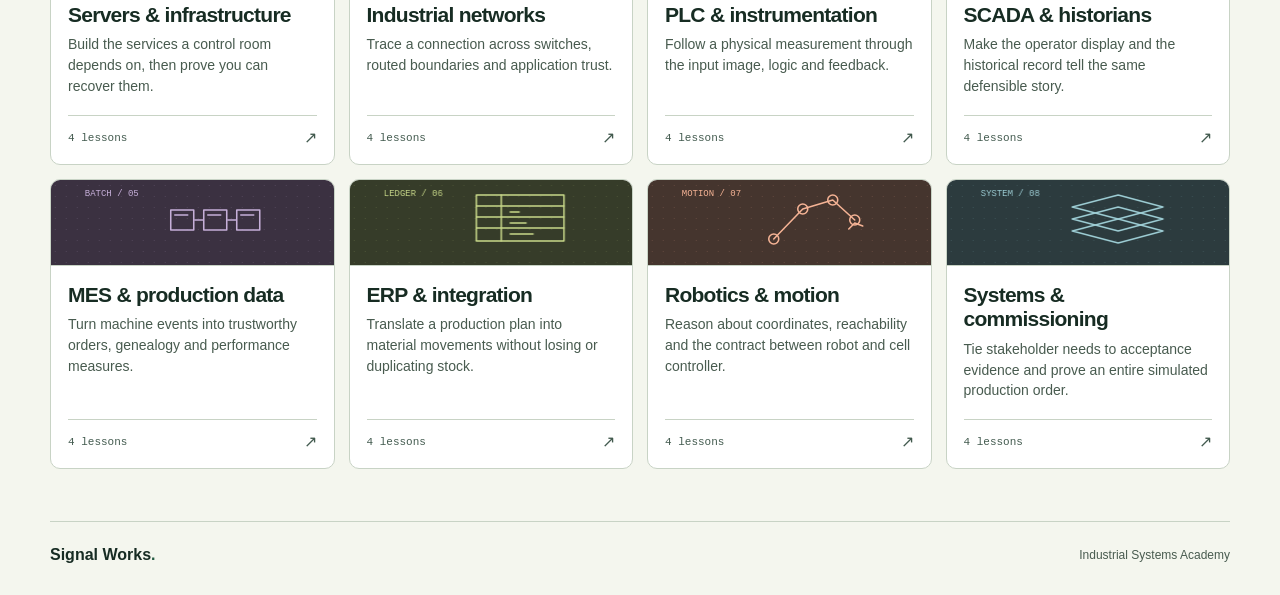
==== commit 9f6998fd: "Carry one fry batch through Momentum receiving, APS scheduling, AVEVA operation and SAP reconciliati" ====
--- a/index.html
+++ b/index.html
@@ -52,7 +52,9 @@
             <a class="btn" href="fries.html?mode=build#site"
               >Start on vacant land →</a
             >
-            <a href="fries.html?mode=worked#site">Inspect the worked site</a>
+            <a href="fries.html?mode=batch#momentum"
+              >Run a linked software batch</a
+            >
             <a href="fries.html?mode=solved#floor"
               >Operate the installed line</a
             >
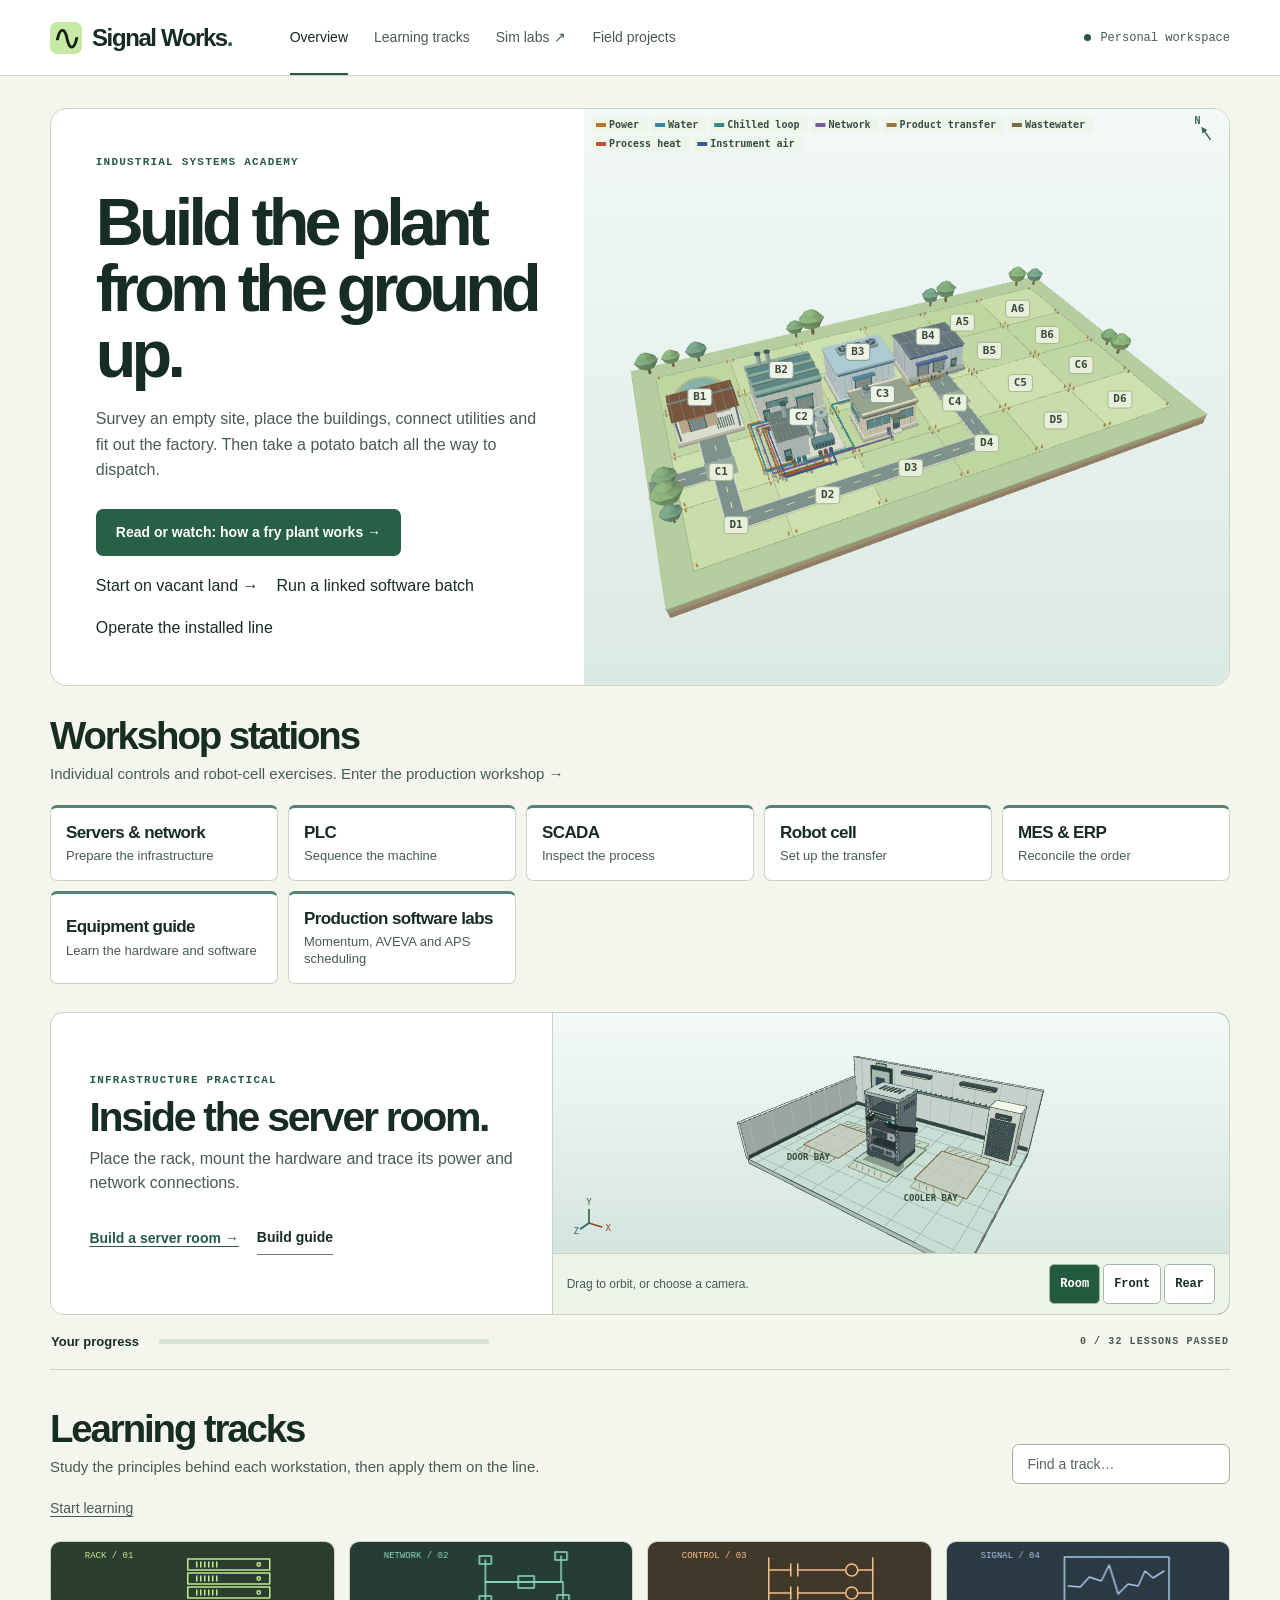
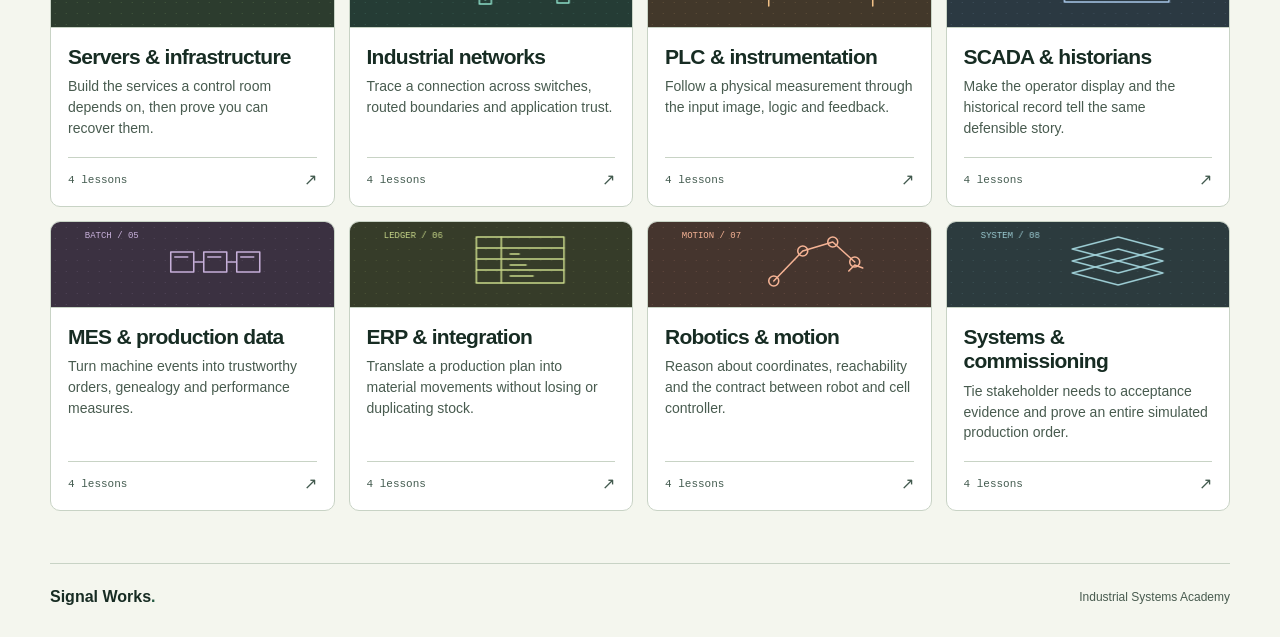
==== commit a28fa64a: "Start the academy with readable illustrated chapters and a narrated captioned film" ====
--- a/index.html
+++ b/index.html
@@ -49,9 +49,10 @@
             out the factory. Then take a potato batch all the way to dispatch.
           </p>
           <div class="actions">
-            <a class="btn" href="fries.html?mode=build#site"
-              >Start on vacant land →</a
+            <a class="btn" href="study.html"
+              >Read or watch: how a fry plant works →</a
             >
+            <a href="fries.html?mode=build#site">Start on vacant land →</a>
             <a href="fries.html?mode=batch#momentum"
               >Run a linked software batch</a
             >
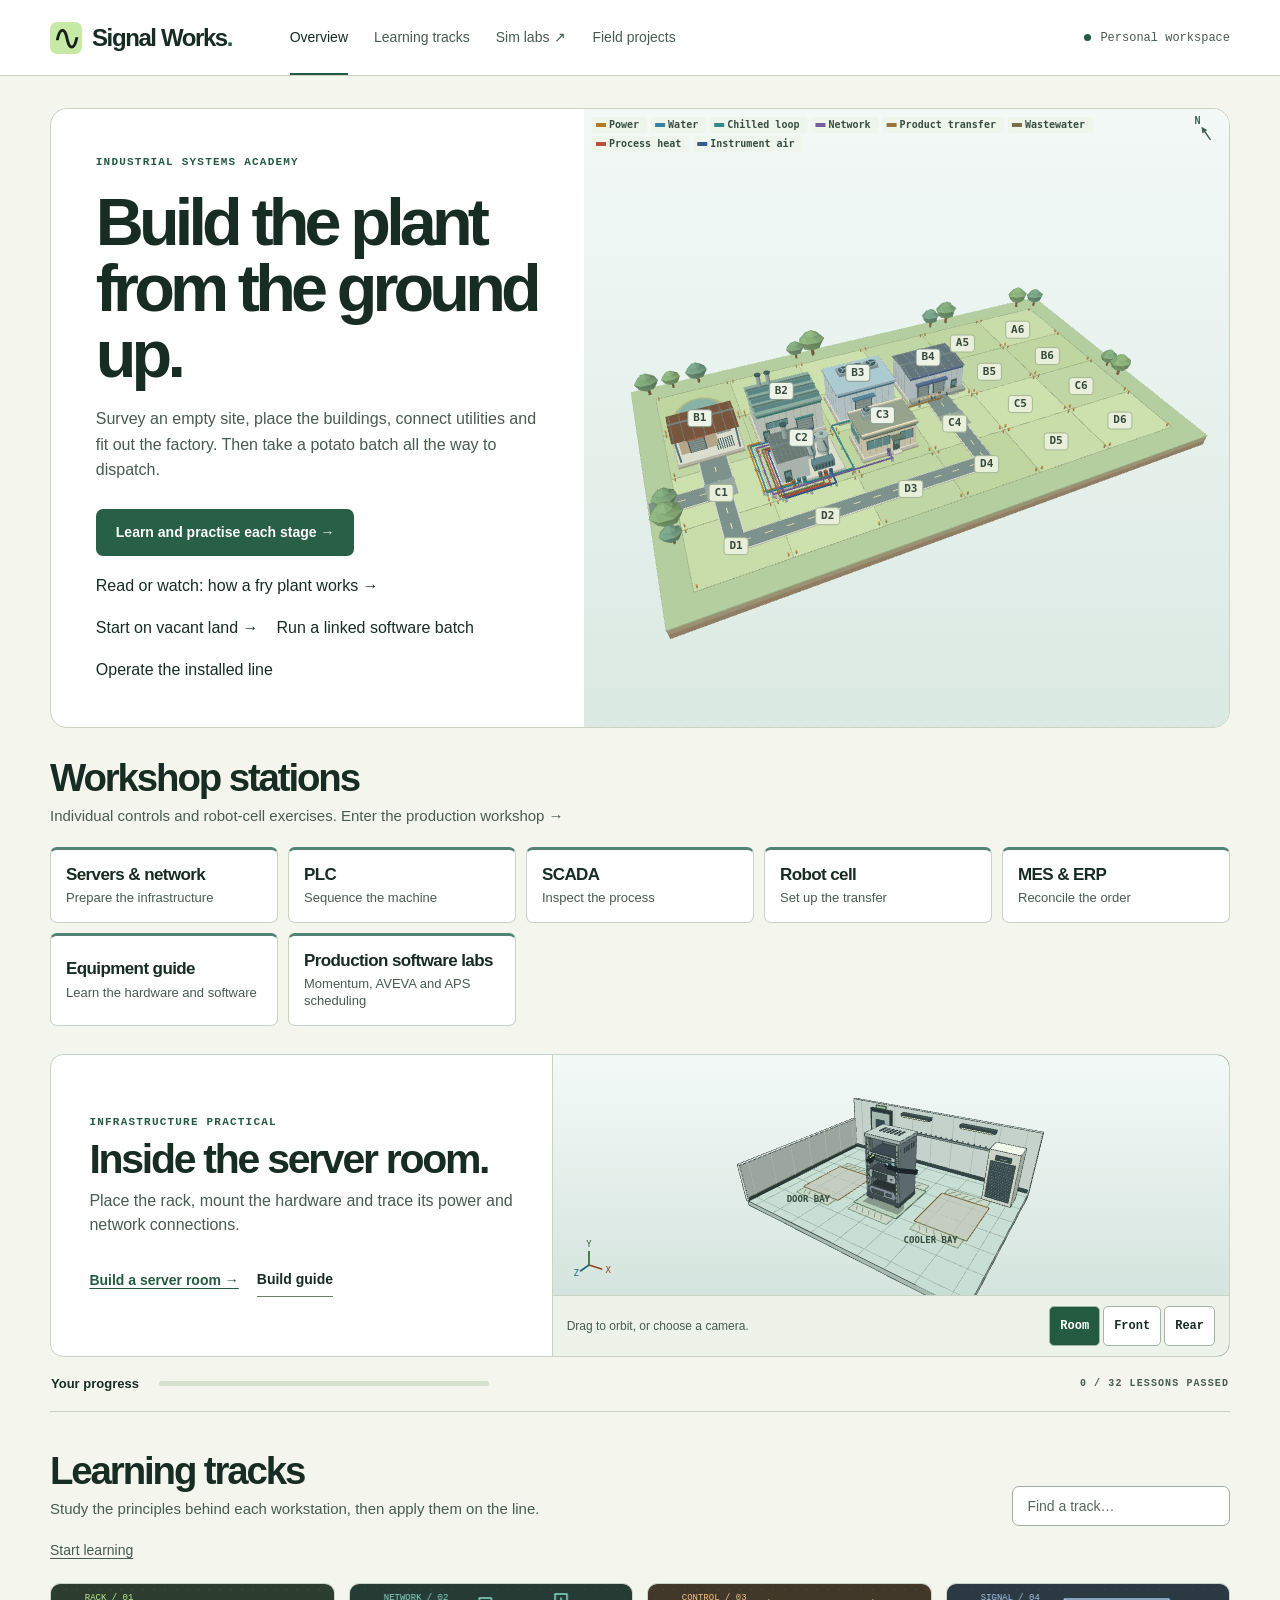
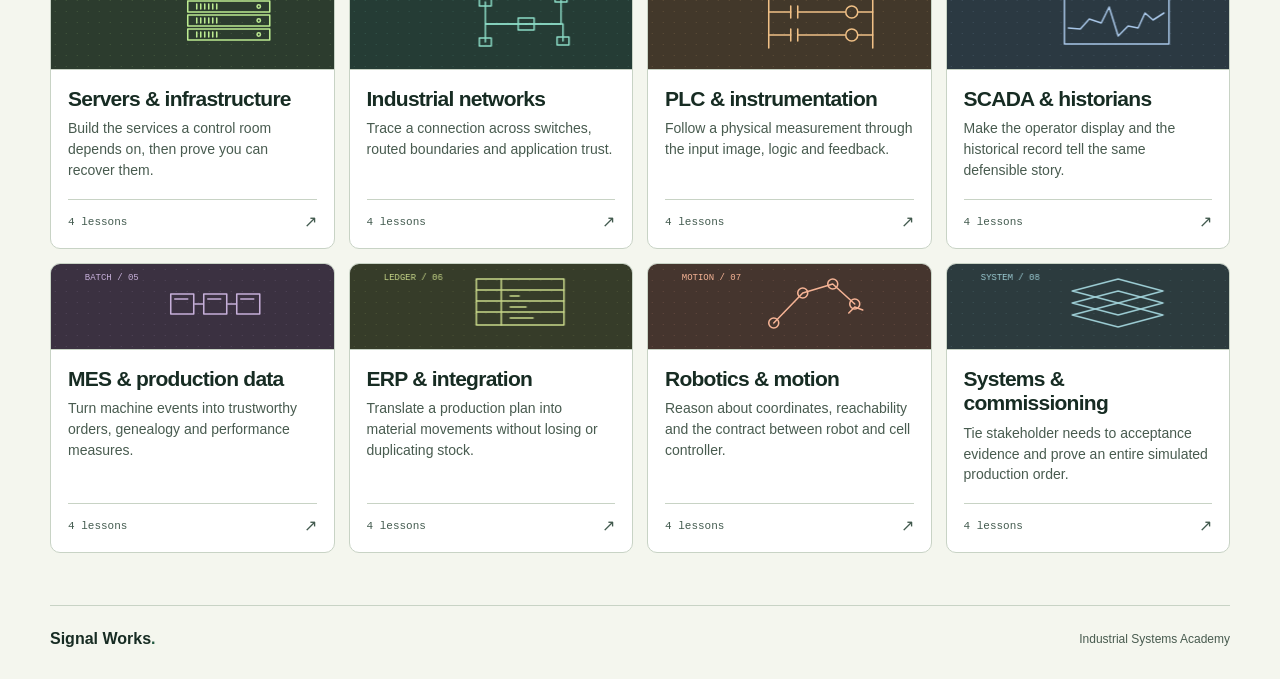
==== commit 250d7393: "Teach ten fry stages with matched films, guided 3D practice and isolated worked examples" ====
--- a/index.html
+++ b/index.html
@@ -49,9 +49,10 @@
             out the factory. Then take a potato batch all the way to dispatch.
           </p>
           <div class="actions">
-            <a class="btn" href="study.html"
-              >Read or watch: how a fry plant works →</a
+            <a class="btn" href="stage-lessons.html"
+              >Learn and practise each stage →</a
             >
+            <a href="study.html">Read or watch: how a fry plant works →</a>
             <a href="fries.html?mode=build#site">Start on vacant land →</a>
             <a href="fries.html?mode=batch#momentum"
               >Run a linked software batch</a
